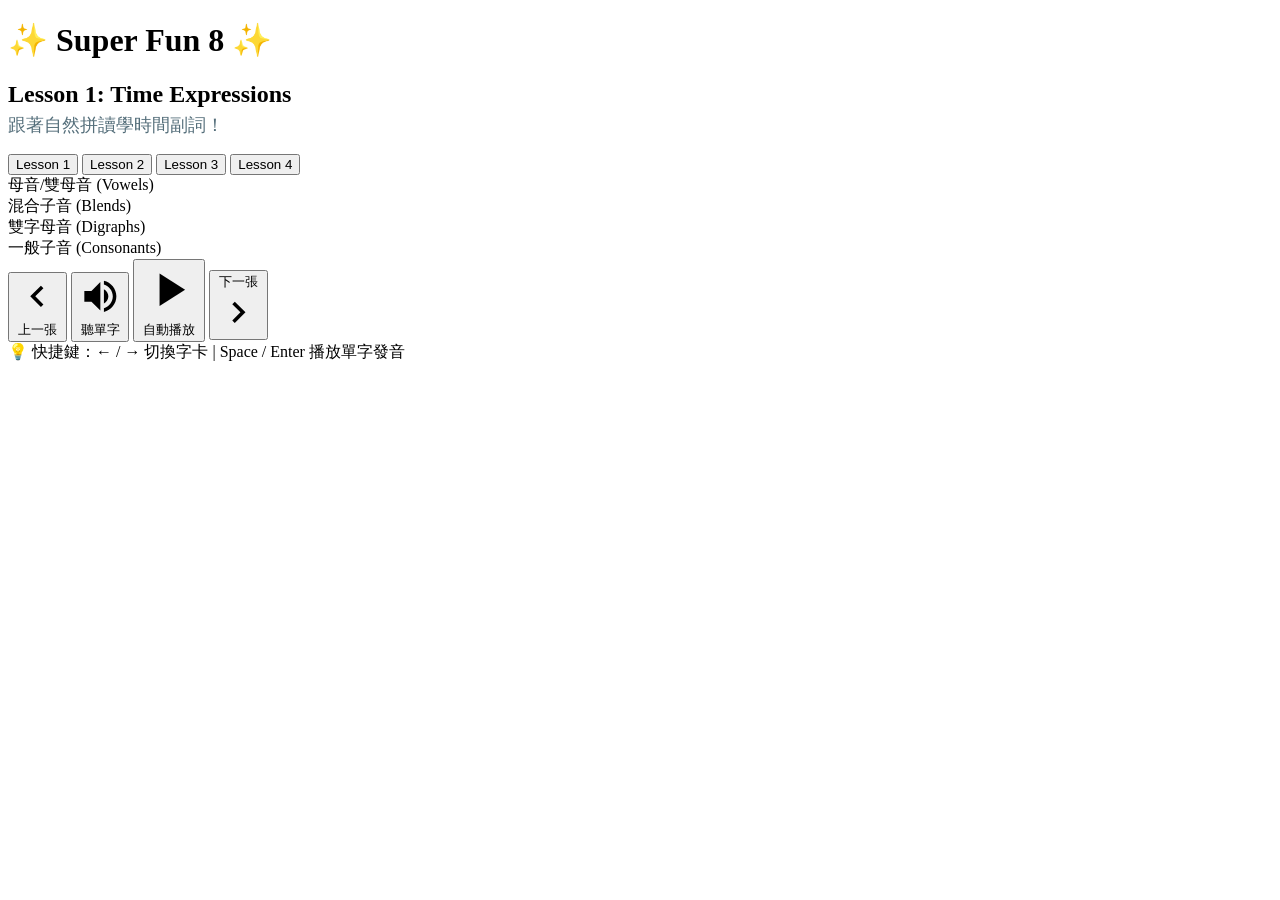
==== index.html @ 7245b155 "更新 index.html via EZPage" ====
<!DOCTYPE html>
<html lang="zh-Hant">
<head>
  <meta charset="UTF-8">
  <meta name="viewport" content="width=device-width, initial-scale=1.0">
  <title>Super Fun 8 - Phonics Flashcards 兒童自然拼讀字卡</title>
  <meta name="description" content="兒童英語自然拼讀單字字卡簡報，包含時間副詞、場所、職業與日常生活用品四大課程，搭配可愛卡通圖案、字母拼讀發音顏色標記與真人發音功能。">
  <link rel="stylesheet" href="styles.css">
</head>
<body>
  <div class="app-container">
    <header class="app-header">
      <h1 class="app-title">✨ Super Fun 8 ✨</h1>
      <h2 class="app-subtitle" id="lesson-title">Lesson 1: Time Expressions</h2>
      <p class="app-subtitle" id="lesson-subtitle" style="font-size: 1.1rem; margin-top: -15px; color: #546E7A; font-weight: 500;">跟著自然拼讀學時間副詞！</p>
    </header>

    <!-- Lesson Select Buttons -->
    <nav class="lesson-navigation">
      <button class="tab-btn active" id="tab-lesson-1">Lesson 1</button>
      <button class="tab-btn" id="tab-lesson-2">Lesson 2</button>
      <button class="tab-btn" id="tab-lesson-3">Lesson 3</button>
      <button class="tab-btn" id="tab-lesson-4">Lesson 4</button>
    </nav>

    <!-- Phonics Color Coding Legend -->
    <section class="phonics-legend" aria-label="發音分色圖例">
      <div class="legend-item vowel">
        <span class="color-dot"></span>
        <span class="legend-text">母音/雙母音 (Vowels)</span>
      </div>
      <div class="legend-item blend">
        <span class="color-dot"></span>
        <span class="legend-text">混合子音 (Blends)</span>
      </div>
      <div class="legend-item digraph">
        <span class="color-dot"></span>
        <span class="legend-text">雙字母音 (Digraphs)</span>
      </div>
      <div class="legend-item consonant">
        <span class="color-dot"></span>
        <span class="legend-text">一般子音 (Consonants)</span>
      </div>
    </section>

    <!-- Main Flashcard Component -->
    <main class="flashcard-wrapper">
      <div class="flashcard" id="flashcard" title="點擊卡片唸單字">
        <!-- Top Section: Centered Image/SVG Container -->
        <div class="card-top">
          <div class="card-image-container" id="card-image-container">
            <!-- Dynamic Image or inline SVG will be inserted here -->
          </div>
        </div>
        
        <!-- Middle Section: Segmented Phonics Word -->
        <div class="card-middle">
          <div class="word-container" id="word-container">
            <!-- Dynamic letters will be inserted here -->
          </div>
        </div>
        
        <!-- Bottom Section: Chinese Translation Bubble -->
        <div class="card-bottom">
          <span class="translation-bubble" id="translation-text"></span>
        </div>
      </div>
    </main>

    <!-- Control Actions & Indicators -->
    <footer class="app-controls">
      <div class="control-buttons">
        <button id="btn-prev" class="btn btn-secondary" title="上一張 (鍵盤 ←)">
          <svg class="icon" viewBox="0 0 24 24"><path d="M15.41 7.41L14 6l-6 6 6 6 1.41-1.41L10.83 12z"/></svg>
          <span class="btn-label-text">上一張</span>
        </button>
        <button id="btn-speak" class="btn btn-primary" title="發音 (鍵盤 Enter 或 Space)">
          <svg class="icon icon-large" viewBox="0 0 24 24"><path d="M3 9v6h4l5 5V4L7 9H3zm13.5 3c0-1.77-1.02-3.29-2.5-4.03v8.05c1.48-.73 2.5-2.25 2.5-4.02zM14 3.23v2.06c2.89.86 5 3.54 5 6.71s-2.11 5.85-5 6.71v2.06c4.01-.91 7-4.49 7-8.77s-2.99-7.86-7-8.77z"/></svg>
          <span class="btn-label-text">聽單字</span>
        </button>
        <button id="btn-autoplay" class="btn btn-accent" title="自動撥放字卡（4秒間隔）">
          <svg class="icon" viewBox="0 0 24 24" id="autoplay-icon"><path d="M8 5v14l11-7z"/></svg>
          <span id="autoplay-text" class="btn-label-text">自動播放</span>
        </button>
        <button id="btn-next" class="btn btn-secondary" title="下一張 (鍵盤 →)">
          <span class="btn-label-text">下一張</span>
          <svg class="icon" viewBox="0 0 24 24"><path d="M10 6L8.59 7.41 13.17 12l-4.58 4.59L10 18l6-6z"/></svg>
        </button>
      </div>

      <!-- Slide Indicators Dots -->
      <div class="dots-indicators" id="dots-indicators">
        <!-- Dynamically created dot indicators -->
      </div>

      <!-- Shortcut Keys Helper Tips -->
      <div class="keyboard-tips">
        💡 快捷鍵：← / → 切換字卡 | Space / Enter 播放單字發音
      </div>
    </footer>
  </div>

  <script src="app.js"></script>
</body>
</html>
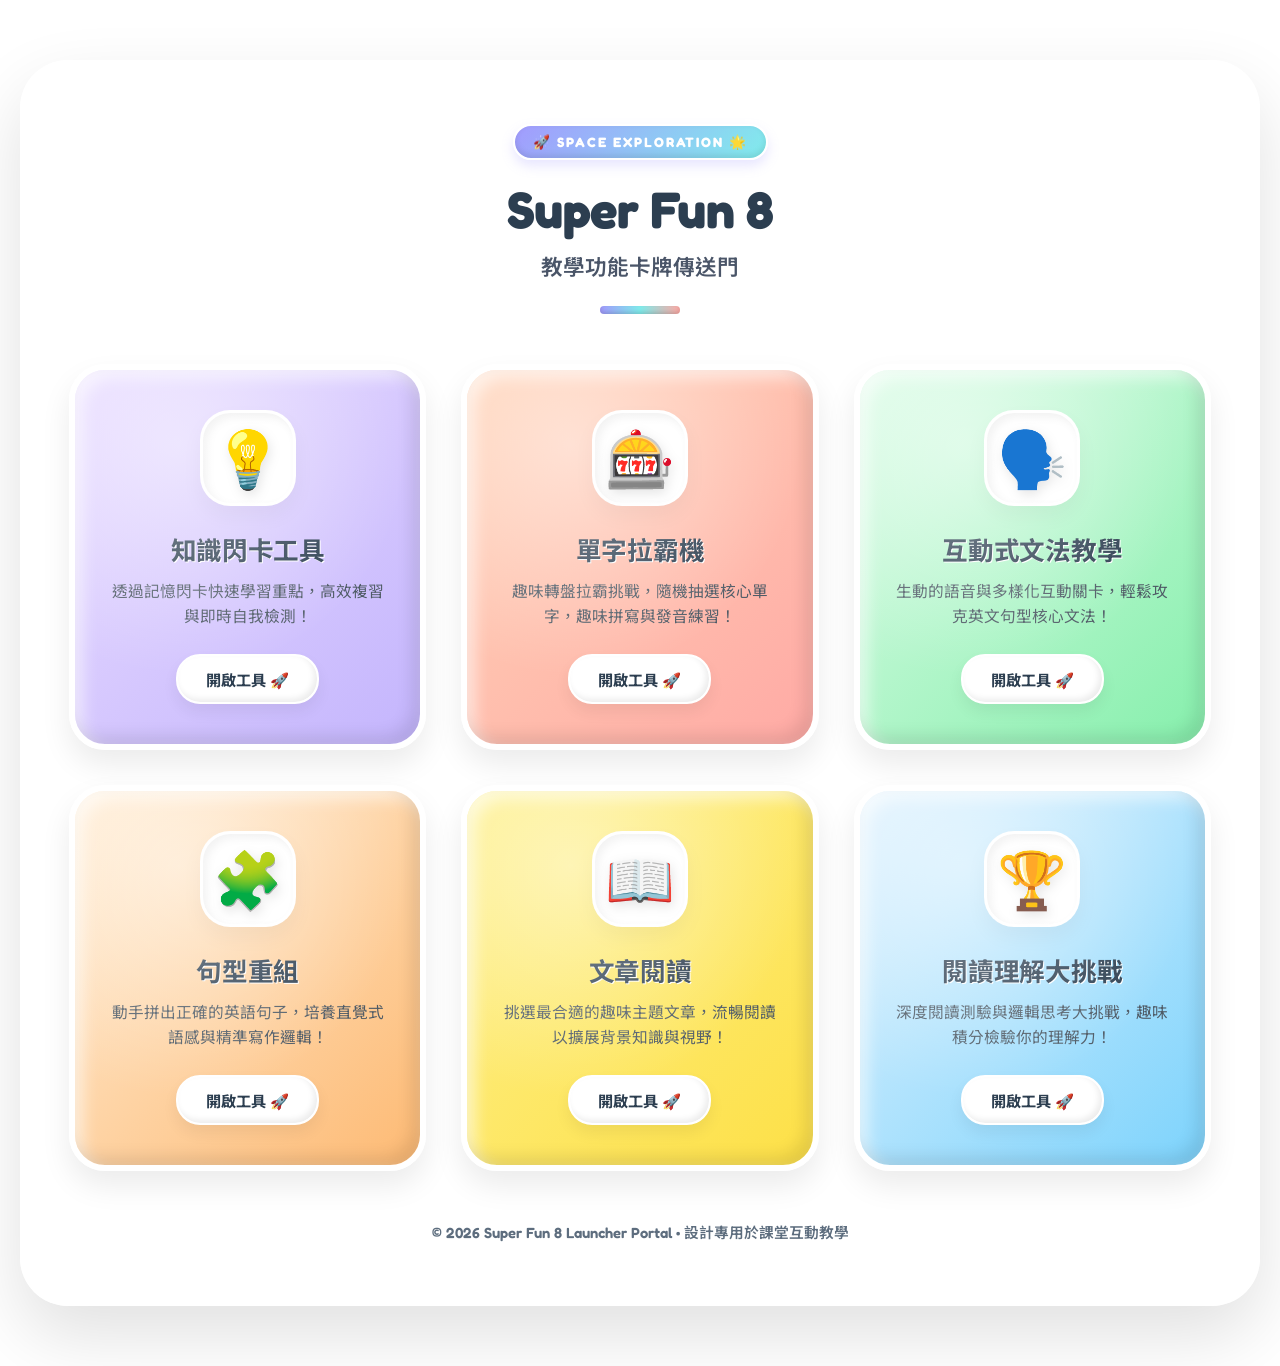
==== commit b3f9f23f: "Add files via upload" ====
--- a/index.html
+++ b/index.html
@@ -3,103 +3,93 @@
 <head>
   <meta charset="UTF-8">
   <meta name="viewport" content="width=device-width, initial-scale=1.0">
-  <title>Super Fun 8 - Phonics Flashcards 兒童自然拼讀字卡</title>
-  <meta name="description" content="兒童英語自然拼讀單字字卡簡報，包含時間副詞、場所、職業與日常生活用品四大課程，搭配可愛卡通圖案、字母拼讀發音顏色標記與真人發音功能。">
-  <link rel="stylesheet" href="styles.css">
+  <title>Super Fun 8 教學功能卡牌傳送門</title>
+  <meta name="description" content="互動式教學工具入口網站，提供閃卡、拉霸機、文法、句型與閱讀理解挑戰。">
+  <link rel="preconnect" href="https://fonts.googleapis.com">
+  <link rel="preconnect" href="https://fonts.gstatic.com" crossorigin>
+  <link href="https://fonts.googleapis.com/css2?family=Fredoka:wght@400;600;700&family=Noto+Sans+TC:wght@400;700;900&display=swap" rel="stylesheet">
+  <link rel="stylesheet" href="style.css">
 </head>
 <body>
-  <div class="app-container">
-    <header class="app-header">
-      <h1 class="app-title">✨ Super Fun 8 ✨</h1>
-      <h2 class="app-subtitle" id="lesson-title">Lesson 1: Time Expressions</h2>
-      <p class="app-subtitle" id="lesson-subtitle" style="font-size: 1.1rem; margin-top: -15px; color: #546E7A; font-weight: 500;">跟著自然拼讀學時間副詞！</p>
+  <div class="portal-container">
+    <header class="portal-header">
+      <div class="header-badge">🚀 SPACE EXPLORATION 🌟</div>
+      <h1>Super Fun 8</h1>
+      <p class="subtitle">教學功能卡牌傳送門</p>
+      <div class="header-divider"></div>
     </header>
 
-    <!-- Lesson Select Buttons -->
-    <nav class="lesson-navigation">
-      <button class="tab-btn active" id="tab-lesson-1">Lesson 1</button>
-      <button class="tab-btn" id="tab-lesson-2">Lesson 2</button>
-      <button class="tab-btn" id="tab-lesson-3">Lesson 3</button>
-      <button class="tab-btn" id="tab-lesson-4">Lesson 4</button>
-    </nav>
+    <main class="cards-grid">
+      <!-- Card 1: 知識閃卡工具 -->
+      <a href="../../Flashcards/Super%20Fun%208/index.html" target="_blank" rel="noopener noreferrer" class="card card-flashcards">
+        <div class="card-glow"></div>
+        <div class="emoji-container">
+          <span class="emoji">💡</span>
+        </div>
+        <h2>知識閃卡工具</h2>
+        <p>透過記憶閃卡快速學習重點，高效複習與即時自我檢測！</p>
+        <span class="action-btn">開啟工具 🚀</span>
+      </a>
 
-    <!-- Phonics Color Coding Legend -->
-    <section class="phonics-legend" aria-label="發音分色圖例">
-      <div class="legend-item vowel">
-        <span class="color-dot"></span>
-        <span class="legend-text">母音/雙母音 (Vowels)</span>
-      </div>
-      <div class="legend-item blend">
-        <span class="color-dot"></span>
-        <span class="legend-text">混合子音 (Blends)</span>
-      </div>
-      <div class="legend-item digraph">
-        <span class="color-dot"></span>
-        <span class="legend-text">雙字母音 (Digraphs)</span>
-      </div>
-      <div class="legend-item consonant">
-        <span class="color-dot"></span>
-        <span class="legend-text">一般子音 (Consonants)</span>
-      </div>
-    </section>
+      <!-- Card 2: 單字拉霸機 -->
+      <a href="../../Words/Super%20Fun%208/index.html" target="_blank" rel="noopener noreferrer" class="card card-words">
+        <div class="card-glow"></div>
+        <div class="emoji-container">
+          <span class="emoji">🎰</span>
+        </div>
+        <h2>單字拉霸機</h2>
+        <p>趣味轉盤拉霸挑戰，隨機抽選核心單字，趣味拼寫與發音練習！</p>
+        <span class="action-btn">開啟工具 🚀</span>
+      </a>
 
-    <!-- Main Flashcard Component -->
-    <main class="flashcard-wrapper">
-      <div class="flashcard" id="flashcard" title="點擊卡片唸單字">
-        <!-- Top Section: Centered Image/SVG Container -->
-        <div class="card-top">
-          <div class="card-image-container" id="card-image-container">
-            <!-- Dynamic Image or inline SVG will be inserted here -->
-          </div>
+      <!-- Card 3: 互動式文法教學 -->
+      <a href="../../Grammar%20teaching/Super%20Fun%208/index.html" target="_blank" rel="noopener noreferrer" class="card card-grammar">
+        <div class="card-glow"></div>
+        <div class="emoji-container">
+          <span class="emoji">🗣️</span>
         </div>
-        
-        <!-- Middle Section: Segmented Phonics Word -->
-        <div class="card-middle">
-          <div class="word-container" id="word-container">
-            <!-- Dynamic letters will be inserted here -->
-          </div>
+        <h2>互動式文法教學</h2>
+        <p>生動的語音與多樣化互動關卡，輕鬆攻克英文句型核心文法！</p>
+        <span class="action-btn">開啟工具 🚀</span>
+      </a>
+
+      <!-- Card 4: 句型重組 -->
+      <a href="../../puzzles/Super%20Fun%208/index.html" target="_blank" rel="noopener noreferrer" class="card card-puzzles">
+        <div class="card-glow"></div>
+        <div class="emoji-container">
+          <span class="emoji">🧩</span>
         </div>
-        
-        <!-- Bottom Section: Chinese Translation Bubble -->
-        <div class="card-bottom">
-          <span class="translation-bubble" id="translation-text"></span>
+        <h2>句型重組</h2>
+        <p>動手拼出正確的英語句子，培養直覺式語感與精準寫作邏輯！</p>
+        <span class="action-btn">開啟工具 🚀</span>
+      </a>
+
+      <!-- Card 5: 文章閱讀 -->
+      <a href="../../Reading/Super%20Fun%208/index.html" target="_blank" rel="noopener noreferrer" class="card card-reading">
+        <div class="card-glow"></div>
+        <div class="emoji-container">
+          <span class="emoji">📖</span>
         </div>
-      </div>
+        <h2>文章閱讀</h2>
+        <p>挑選最合適的趣味主題文章，流暢閱讀以擴展背景知識與視野！</p>
+        <span class="action-btn">開啟工具 🚀</span>
+      </a>
+
+      <!-- Card 6: 閱讀理解大挑戰 -->
+      <a href="../../閱讀理解2/index.html" target="_blank" rel="noopener noreferrer" class="card card-comprehension">
+        <div class="card-glow"></div>
+        <div class="emoji-container">
+          <span class="emoji">🏆</span>
+        </div>
+        <h2>閱讀理解大挑戰</h2>
+        <p>深度閱讀測驗與邏輯思考大挑戰，趣味積分檢驗你的理解力！</p>
+        <span class="action-btn">開啟工具 🚀</span>
+      </a>
     </main>
 
-    <!-- Control Actions & Indicators -->
-    <footer class="app-controls">
-      <div class="control-buttons">
-        <button id="btn-prev" class="btn btn-secondary" title="上一張 (鍵盤 ←)">
-          <svg class="icon" viewBox="0 0 24 24"><path d="M15.41 7.41L14 6l-6 6 6 6 1.41-1.41L10.83 12z"/></svg>
-          <span class="btn-label-text">上一張</span>
-        </button>
-        <button id="btn-speak" class="btn btn-primary" title="發音 (鍵盤 Enter 或 Space)">
-          <svg class="icon icon-large" viewBox="0 0 24 24"><path d="M3 9v6h4l5 5V4L7 9H3zm13.5 3c0-1.77-1.02-3.29-2.5-4.03v8.05c1.48-.73 2.5-2.25 2.5-4.02zM14 3.23v2.06c2.89.86 5 3.54 5 6.71s-2.11 5.85-5 6.71v2.06c4.01-.91 7-4.49 7-8.77s-2.99-7.86-7-8.77z"/></svg>
-          <span class="btn-label-text">聽單字</span>
-        </button>
-        <button id="btn-autoplay" class="btn btn-accent" title="自動撥放字卡（4秒間隔）">
-          <svg class="icon" viewBox="0 0 24 24" id="autoplay-icon"><path d="M8 5v14l11-7z"/></svg>
-          <span id="autoplay-text" class="btn-label-text">自動播放</span>
-        </button>
-        <button id="btn-next" class="btn btn-secondary" title="下一張 (鍵盤 →)">
-          <span class="btn-label-text">下一張</span>
-          <svg class="icon" viewBox="0 0 24 24"><path d="M10 6L8.59 7.41 13.17 12l-4.58 4.59L10 18l6-6z"/></svg>
-        </button>
-      </div>
-
-      <!-- Slide Indicators Dots -->
-      <div class="dots-indicators" id="dots-indicators">
-        <!-- Dynamically created dot indicators -->
-      </div>
-
-      <!-- Shortcut Keys Helper Tips -->
-      <div class="keyboard-tips">
-        💡 快捷鍵：← / → 切換字卡 | Space / Enter 播放單字發音
-      </div>
+    <footer class="portal-footer">
+      <p>© 2026 Super Fun 8 Launcher Portal • 設計專用於課堂互動教學</p>
     </footer>
   </div>
-
-  <script src="app.js"></script>
 </body>
 </html>
--- a/style.css
+++ b/style.css
@@ -0,0 +1,312 @@
+/* --- Base Reset & Font Imports --- */
+* {
+  box-sizing: border-box;
+  margin: 0;
+  padding: 0;
+}
+
+:root {
+  --bg-overlay: rgba(245, 246, 250, 0.7);
+  --title-color: #2c3e50;
+  --desc-color: #4a5568;
+}
+
+body {
+  font-family: 'Fredoka', 'Noto Sans TC', sans-serif;
+  background-image: url('assets/clay_bg.jpg');
+  background-size: cover;
+  background-position: center;
+  background-attachment: fixed;
+  background-repeat: no-repeat;
+  min-height: 100vh;
+  display: flex;
+  justify-content: center;
+  align-items: center;
+  padding: 60px 20px;
+  color: #2c3e50;
+  overflow-x: hidden;
+}
+
+/* --- Container with Glassmorphism --- */
+.portal-container {
+  max-width: 1240px;
+  width: 100%;
+  background: rgba(255, 255, 255, 0.55);
+  backdrop-filter: blur(24px);
+  -webkit-backdrop-filter: blur(24px);
+  border-radius: 48px;
+  padding: 60px 45px;
+  box-shadow: 
+    0 30px 70px rgba(0, 0, 0, 0.12),
+    inset 0 4px 16px rgba(255, 255, 255, 0.6);
+  border: 4px solid rgba(255, 255, 255, 0.7);
+  animation: fadeIn 0.8s ease-out;
+}
+
+/* --- Header Section --- */
+.portal-header {
+  text-align: center;
+  margin-bottom: 50px;
+}
+
+.header-badge {
+  display: inline-block;
+  background: linear-gradient(135deg, #a29bfe, #81ecec);
+  color: #ffffff;
+  font-size: 0.85rem;
+  font-weight: 700;
+  padding: 8px 18px;
+  border-radius: 20px;
+  letter-spacing: 2px;
+  margin-bottom: 18px;
+  box-shadow: 
+    0 6px 12px rgba(162, 155, 254, 0.25),
+    inset 0 -3px 6px rgba(0, 0, 0, 0.1);
+  border: 2px solid #ffffff;
+}
+
+.portal-header h1 {
+  font-size: 3.2rem;
+  font-weight: 900;
+  color: var(--title-color);
+  letter-spacing: -0.5px;
+  margin-bottom: 10px;
+  text-shadow: 2px 2px 0px #ffffff;
+}
+
+.portal-header .subtitle {
+  font-size: 1.35rem;
+  color: var(--desc-color);
+  font-weight: 600;
+}
+
+.header-divider {
+  width: 80px;
+  height: 8px;
+  background: linear-gradient(90deg, #a29bfe, #81ecec, #ffaaa5);
+  margin: 25px auto 0;
+  border-radius: 10px;
+  box-shadow: inset 0 -2px 4px rgba(0, 0, 0, 0.15);
+}
+
+/* --- CSS Grid Layout --- */
+.cards-grid {
+  display: grid;
+  grid-template-columns: repeat(3, 1fr);
+  gap: 35px;
+}
+
+/* --- Claymorphism Card Styling --- */
+.card {
+  text-decoration: none;
+  display: flex;
+  flex-direction: column;
+  align-items: center;
+  text-align: center;
+  padding: 40px 30px;
+  border-radius: 36px;
+  border: 6px solid #ffffff;
+  position: relative;
+  overflow: hidden;
+  transition: all 0.45s cubic-bezier(0.175, 0.885, 0.32, 1.275);
+  cursor: pointer;
+}
+
+/* Soft inner shapes using inset shadows for 3D clay look */
+.card {
+  box-shadow: 
+    0 15px 30px rgba(0, 0, 0, 0.08),
+    inset -8px -8px 16px rgba(0, 0, 0, 0.1),
+    inset 8px 8px 16px rgba(255, 255, 255, 0.6);
+}
+
+/* Individual Card Colors & Shadows on Hover - Space Themed Pastel Palette */
+.card-flashcards {
+  background: linear-gradient(135deg, #e8dbff 0%, #c4b5fd 100%);
+  --glow-color: rgba(196, 181, 253, 0.5);
+  --border-hover: #a78bfa;
+}
+.card-words {
+  background: linear-gradient(135deg, #ffd3b6 0%, #ffaaa5 100%);
+  --glow-color: rgba(255, 170, 165, 0.5);
+  --border-hover: #ff8b85;
+}
+.card-grammar {
+  background: linear-gradient(135deg, #dcfce7 0%, #86efac 100%);
+  --glow-color: rgba(134, 239, 172, 0.5);
+  --border-hover: #4ade80;
+}
+.card-puzzles {
+  background: linear-gradient(135deg, #ffedd5 0%, #fdba74 100%);
+  --glow-color: rgba(253, 186, 116, 0.5);
+  --border-hover: #f97316;
+}
+.card-reading {
+  background: linear-gradient(135deg, #fef08a 0%, #fde047 100%);
+  --glow-color: rgba(253, 224, 71, 0.5);
+  --border-hover: #eab308;
+}
+.card-comprehension {
+  background: linear-gradient(135deg, #e0f2fe 0%, #7dd3fc 100%);
+  --glow-color: rgba(125, 211, 252, 0.5);
+  --border-hover: #38bdf8;
+}
+
+/* --- Card Hover & Active Effects --- */
+.card:hover {
+  transform: translateY(-12px) scale(1.03);
+  box-shadow: 
+    0 30px 45px var(--glow-color),
+    inset -4px -4px 8px rgba(0, 0, 0, 0.08),
+    inset 4px 4px 8px rgba(255, 255, 255, 0.8);
+  border-color: var(--border-hover);
+}
+
+.card:active {
+  transform: translateY(-4px) scale(0.98);
+  box-shadow: 
+    0 10px 20px var(--glow-color),
+    inset -2px -2px 6px rgba(0, 0, 0, 0.1),
+    inset 2px 2px 6px rgba(255, 255, 255, 0.7);
+}
+
+/* --- Card Glow Overlay --- */
+.card-glow {
+  position: absolute;
+  top: 0;
+  left: 0;
+  width: 100%;
+  height: 100%;
+  background: radial-gradient(circle at 30% 20%, rgba(255, 255, 255, 0.45) 0%, transparent 60%);
+  pointer-events: none;
+}
+
+/* --- Emoji Container (Clay style circle) --- */
+.emoji-container {
+  width: 96px;
+  height: 96px;
+  background: #ffffff;
+  border-radius: 30px;
+  display: flex;
+  align-items: center;
+  justify-content: center;
+  margin-bottom: 24px;
+  box-shadow: 
+    inset 4px 4px 8px rgba(0, 0, 0, 0.08), 
+    inset -4px -4px 8px rgba(255, 255, 255, 0.9),
+    0 10px 20px rgba(0, 0, 0, 0.05);
+  border: 3px solid rgba(255, 255, 255, 0.6);
+  transition: transform 0.4s cubic-bezier(0.175, 0.885, 0.32, 1.275);
+}
+
+.emoji {
+  font-size: 3.5rem;
+  line-height: 1;
+  filter: drop-shadow(2px 4px 6px rgba(0, 0, 0, 0.1));
+  transition: transform 0.3s ease;
+}
+
+.card:hover .emoji-container {
+  transform: translateY(-8px) rotate(8deg) scale(1.08);
+}
+
+/* --- Card Typography --- */
+.card h2 {
+  font-size: 1.6rem;
+  font-weight: 700;
+  color: #2c3e50;
+  margin-bottom: 12px;
+  letter-spacing: -0.3px;
+  text-shadow: 1px 1px 0px #ffffff;
+}
+
+.card p {
+  font-size: 0.98rem;
+  color: #4f5b66;
+  line-height: 1.6;
+  margin-bottom: 25px;
+  flex-grow: 1;
+}
+
+/* --- Action Button --- */
+.action-btn {
+  display: inline-block;
+  padding: 12px 28px;
+  background: #ffffff;
+  border-radius: 24px;
+  font-size: 0.95rem;
+  font-weight: 700;
+  color: #2c3e50;
+  border: 2px solid #ffffff;
+  box-shadow: 
+    0 8px 16px rgba(0, 0, 0, 0.06),
+    inset -3px -3px 6px rgba(0, 0, 0, 0.08),
+    inset 3px 3px 6px rgba(255, 255, 255, 0.9);
+  transition: all 0.35s ease;
+}
+
+.card:hover .action-btn {
+  background: #2c3e50;
+  color: #ffffff;
+  border-color: #2c3e50;
+  transform: translateY(-3px);
+  box-shadow: 
+    0 12px 20px rgba(0, 0, 0, 0.15),
+    inset -3px -3px 6px rgba(0, 0, 0, 0.2),
+    inset 3px 3px 6px rgba(255, 255, 255, 0.2);
+}
+
+/* --- Footer --- */
+.portal-footer {
+  text-align: center;
+  margin-top: 50px;
+  font-size: 0.92rem;
+  color: #5d6d7e;
+  font-weight: 600;
+}
+
+/* --- Animations --- */
+@keyframes fadeIn {
+  from {
+    opacity: 0;
+    transform: translateY(20px);
+  }
+  to {
+    opacity: 1;
+    transform: translateY(0);
+  }
+}
+
+/* --- Responsive Adjustments --- */
+@media (max-width: 1024px) {
+  .cards-grid {
+    grid-template-columns: repeat(2, 1fr);
+    gap: 30px;
+  }
+  .portal-container {
+    padding: 45px 30px;
+  }
+  .portal-header h1 {
+    font-size: 2.8rem;
+  }
+}
+
+@media (max-width: 650px) {
+  .cards-grid {
+    grid-template-columns: 1fr;
+    gap: 25px;
+  }
+  .portal-container {
+    padding: 35px 20px;
+    border-radius: 36px;
+  }
+  .portal-header h1 {
+    font-size: 2.2rem;
+  }
+  .portal-header .subtitle {
+    font-size: 1.15rem;
+  }
+  body {
+    padding: 30px 10px;
+  }
+}
